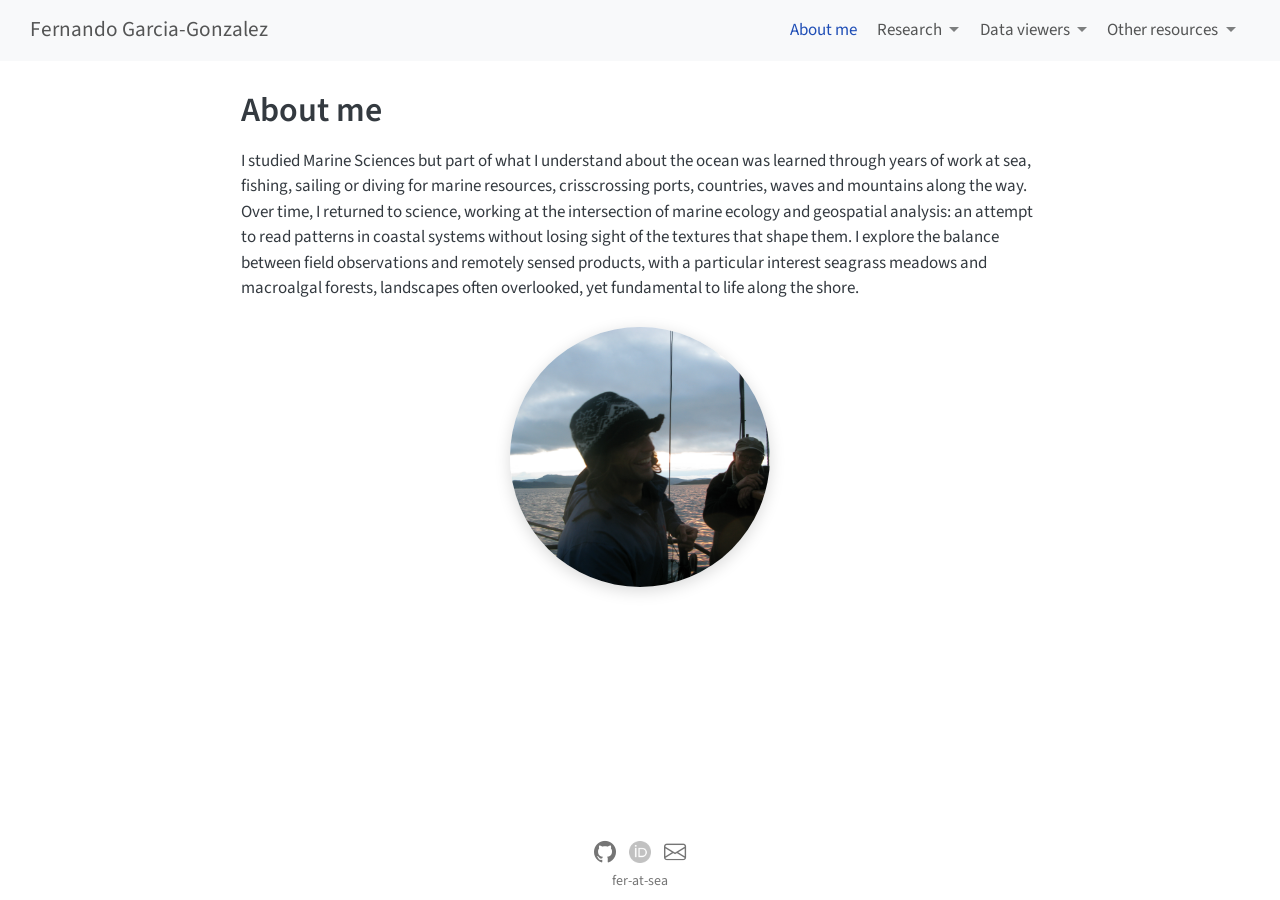
==== docs/about.html @ 112192c8 "kode an vet" ====
<!DOCTYPE html>
<html xmlns="http://www.w3.org/1999/xhtml" lang="en" xml:lang="en"><head>

<meta charset="utf-8">
<meta name="generator" content="quarto-1.8.26">

<meta name="viewport" content="width=device-width, initial-scale=1.0, user-scalable=yes">


<title>About me – Fernando Garcia-Gonzalez</title>
<style>
code{white-space: pre-wrap;}
span.smallcaps{font-variant: small-caps;}
div.columns{display: flex; gap: min(4vw, 1.5em);}
div.column{flex: auto; overflow-x: auto;}
div.hanging-indent{margin-left: 1.5em; text-indent: -1.5em;}
ul.task-list{list-style: none;}
ul.task-list li input[type="checkbox"] {
  width: 0.8em;
  margin: 0 0.8em 0.2em -1em; /* quarto-specific, see https://github.com/quarto-dev/quarto-cli/issues/4556 */ 
  vertical-align: middle;
}
</style>


<script src="site_libs/quarto-nav/quarto-nav.js"></script>
<script src="site_libs/quarto-nav/headroom.min.js"></script>
<script src="site_libs/clipboard/clipboard.min.js"></script>
<script src="site_libs/quarto-search/autocomplete.umd.js"></script>
<script src="site_libs/quarto-search/fuse.min.js"></script>
<script src="site_libs/quarto-search/quarto-search.js"></script>
<meta name="quarto:offset" content="./">
<script src="site_libs/quarto-html/quarto.js" type="module"></script>
<script src="site_libs/quarto-html/tabsets/tabsets.js" type="module"></script>
<script src="site_libs/quarto-html/axe/axe-check.js" type="module"></script>
<script src="site_libs/quarto-html/popper.min.js"></script>
<script src="site_libs/quarto-html/tippy.umd.min.js"></script>
<script src="site_libs/quarto-html/anchor.min.js"></script>
<link href="site_libs/quarto-html/tippy.css" rel="stylesheet">
<link href="site_libs/quarto-html/quarto-syntax-highlighting-587c61ba64f3a5504c4d52d930310e48.css" rel="stylesheet" id="quarto-text-highlighting-styles">
<script src="site_libs/bootstrap/bootstrap.min.js"></script>
<link href="site_libs/bootstrap/bootstrap-icons.css" rel="stylesheet">
<link href="site_libs/bootstrap/bootstrap-5b4ad623e5705c0698d39aec6f10cf02.min.css" rel="stylesheet" append-hash="true" id="quarto-bootstrap" data-mode="light">
<script id="quarto-search-options" type="application/json">{
  "location": "navbar",
  "copy-button": false,
  "collapse-after": 3,
  "panel-placement": "end",
  "type": "overlay",
  "limit": 50,
  "keyboard-shortcut": [
    "f",
    "/",
    "s"
  ],
  "show-item-context": false,
  "language": {
    "search-no-results-text": "No results",
    "search-matching-documents-text": "matching documents",
    "search-copy-link-title": "Copy link to search",
    "search-hide-matches-text": "Hide additional matches",
    "search-more-match-text": "more match in this document",
    "search-more-matches-text": "more matches in this document",
    "search-clear-button-title": "Clear",
    "search-text-placeholder": "",
    "search-detached-cancel-button-title": "Cancel",
    "search-submit-button-title": "Submit",
    "search-label": "Search"
  }
}</script>


<link rel="stylesheet" href="styles.css">
</head>

<body class="nav-fixed fullcontent quarto-light">

<div id="quarto-search-results"></div>
  <header id="quarto-header" class="headroom fixed-top">
    <nav class="navbar navbar-expand-lg " data-bs-theme="dark">
      <div class="navbar-container container-fluid">
      <div class="navbar-brand-container mx-auto">
    <a class="navbar-brand" href="./index.html">
    <span class="navbar-title">Fernando Garcia-Gonzalez</span>
    </a>
  </div>
            <div id="quarto-search" class="" title="Search"></div>
          <button class="navbar-toggler" type="button" data-bs-toggle="collapse" data-bs-target="#navbarCollapse" aria-controls="navbarCollapse" role="menu" aria-expanded="false" aria-label="Toggle navigation" onclick="if (window.quartoToggleHeadroom) { window.quartoToggleHeadroom(); }">
  <span class="navbar-toggler-icon"></span>
</button>
          <div class="collapse navbar-collapse" id="navbarCollapse">
            <ul class="navbar-nav navbar-nav-scroll ms-auto">
  <li class="nav-item">
    <a class="nav-link active" href="./about.html" aria-current="page"> 
<span class="menu-text">About me</span></a>
  </li>  
  <li class="nav-item dropdown ">
    <a class="nav-link dropdown-toggle" href="#" id="nav-menu-research" role="link" data-bs-toggle="dropdown" aria-expanded="false">
 <span class="menu-text">Research</span>
    </a>
    <ul class="dropdown-menu dropdown-menu-end" aria-labelledby="nav-menu-research">    
        <li>
    <a class="dropdown-item" href="./conferences.html">
 <span class="dropdown-text">Conferences</span></a>
  </li>  
        <li>
    <a class="dropdown-item" href="./publications.html">
 <span class="dropdown-text">Publications</span></a>
  </li>  
        <li>
    <a class="dropdown-item" href="https://fer-at-sea.github.io/phd_research_plan/">
 <span class="dropdown-text">PhD Plan</span></a>
  </li>  
    </ul>
  </li>
  <li class="nav-item dropdown ">
    <a class="nav-link dropdown-toggle" href="#" id="nav-menu-data-viewers" role="link" data-bs-toggle="dropdown" aria-expanded="false">
 <span class="menu-text">Data viewers</span>
    </a>
    <ul class="dropdown-menu dropdown-menu-end" aria-labelledby="nav-menu-data-viewers">    
        <li>
    <a class="dropdown-item" href="https://coastal-ai.github.io/GEAM_GEODATABASE/">
 <span class="dropdown-text">GEAM GEODABASE</span></a>
  </li>  
        <li>
    <a class="dropdown-item" href="https://coastal-ai.github.io/CoastalDroneMaps/">
 <span class="dropdown-text">CoastalDroneMaps</span></a>
  </li>  
        <li>
    <a class="dropdown-item" href="https://fer-at-sea.github.io/mataro_swipe_map/">
 <span class="dropdown-text">Mataro Swipe Map</span></a>
  </li>  
    </ul>
  </li>
  <li class="nav-item dropdown ">
    <a class="nav-link dropdown-toggle" href="#" id="nav-menu-other-resources" role="link" data-bs-toggle="dropdown" aria-expanded="false">
 <span class="menu-text">Other resources</span>
    </a>
    <ul class="dropdown-menu dropdown-menu-end" aria-labelledby="nav-menu-other-resources">    
        <li>
    <a class="dropdown-item" href="https://kodeanvet.wordpress.com/">
 <span class="dropdown-text">kodeanvet</span></a>
  </li>  
        <li>
    <a class="dropdown-item" href="https://www.comarcajoven.com/lava-de-fernando-garcia-gonzalez-relato-ganador-del-i-premio-de-relatos-ayuntamiento-de-villaviciosa/">
 <span class="dropdown-text">lava</span></a>
  </li>  
    </ul>
  </li>
</ul>
          </div> <!-- /navcollapse -->
            <div class="quarto-navbar-tools">
</div>
      </div> <!-- /container-fluid -->
    </nav>
</header>
<!-- content -->
<div id="quarto-content" class="quarto-container page-columns page-rows-contents page-layout-article page-navbar">
<!-- sidebar -->
<!-- margin-sidebar -->
    
<!-- main -->
<main class="content" id="quarto-document-content">

<header id="title-block-header" class="quarto-title-block default">
<div class="quarto-title">
<h1 class="title">About me</h1>
</div>



<div class="quarto-title-meta">

    
  
    
  </div>
  


</header>


<p>I studied Marine Sciences but part of what I understand about the ocean was learned through years of work at sea, fishing, sailing or diving for marine resources, crisscrossing ports, countries, waves and mountains along the way. Over time, I returned to science, working at the intersection of marine ecology and geospatial analysis: an attempt to read patterns in coastal systems without losing sight of the textures that shape them. I explore the balance between field observations and remotely sensed products, with a particular interest seagrass meadows and macroalgal forests, landscapes often overlooked, yet fundamental to life along the shore.</p>
<p><img src="assets/norway.JPG" class="portrait img-fluid"></p>



</main> <!-- /main -->
<script>
(function () {
  const nameRegex = /(Fernando\s+Garc(?:i|\u00ED)a-?Gonz(?:a|\u00E1)lez|Garc(?:i|\u00ED)a-?Gonz(?:a|\u00E1)lez,\s*Fernando|F\.\s*Garc(?:i|\u00ED)a-?Gonz(?:a|\u00E1)lez|Garc(?:i|\u00ED)a-?Gonz(?:a|\u00E1)lez,\s*F\.)/g;

  function boldNameInCitations() {
    const targets = document.querySelectorAll(".csl-entry, .citation");
    targets.forEach((el) => {
      const html = el.innerHTML;
      const updated = html.replace(nameRegex, "<strong>$1</strong>");
      if (updated !== html) {
        el.innerHTML = updated;
      }
    });
  }

  if (document.readyState === "loading") {
    document.addEventListener("DOMContentLoaded", boldNameInCitations);
  } else {
    boldNameInCitations();
  }
})();
</script>
<script id="quarto-html-after-body" type="application/javascript">
  window.document.addEventListener("DOMContentLoaded", function (event) {
    const icon = "";
    const anchorJS = new window.AnchorJS();
    anchorJS.options = {
      placement: 'right',
      icon: icon
    };
    anchorJS.add('.anchored');
    const isCodeAnnotation = (el) => {
      for (const clz of el.classList) {
        if (clz.startsWith('code-annotation-')) {                     
          return true;
        }
      }
      return false;
    }
    const onCopySuccess = function(e) {
      // button target
      const button = e.trigger;
      // don't keep focus
      button.blur();
      // flash "checked"
      button.classList.add('code-copy-button-checked');
      var currentTitle = button.getAttribute("title");
      button.setAttribute("title", "Copied!");
      let tooltip;
      if (window.bootstrap) {
        button.setAttribute("data-bs-toggle", "tooltip");
        button.setAttribute("data-bs-placement", "left");
        button.setAttribute("data-bs-title", "Copied!");
        tooltip = new bootstrap.Tooltip(button, 
          { trigger: "manual", 
            customClass: "code-copy-button-tooltip",
            offset: [0, -8]});
        tooltip.show();    
      }
      setTimeout(function() {
        if (tooltip) {
          tooltip.hide();
          button.removeAttribute("data-bs-title");
          button.removeAttribute("data-bs-toggle");
          button.removeAttribute("data-bs-placement");
        }
        button.setAttribute("title", currentTitle);
        button.classList.remove('code-copy-button-checked');
      }, 1000);
      // clear code selection
      e.clearSelection();
    }
    const getTextToCopy = function(trigger) {
      const outerScaffold = trigger.parentElement.cloneNode(true);
      const codeEl = outerScaffold.querySelector('code');
      for (const childEl of codeEl.children) {
        if (isCodeAnnotation(childEl)) {
          childEl.remove();
        }
      }
      return codeEl.innerText;
    }
    const clipboard = new window.ClipboardJS('.code-copy-button:not([data-in-quarto-modal])', {
      text: getTextToCopy
    });
    clipboard.on('success', onCopySuccess);
    if (window.document.getElementById('quarto-embedded-source-code-modal')) {
      const clipboardModal = new window.ClipboardJS('.code-copy-button[data-in-quarto-modal]', {
        text: getTextToCopy,
        container: window.document.getElementById('quarto-embedded-source-code-modal')
      });
      clipboardModal.on('success', onCopySuccess);
    }
      var localhostRegex = new RegExp(/^(?:http|https):\/\/localhost\:?[0-9]*\//);
      var mailtoRegex = new RegExp(/^mailto:/);
        var filterRegex = new RegExp('/' + window.location.host + '/');
      var isInternal = (href) => {
          return filterRegex.test(href) || localhostRegex.test(href) || mailtoRegex.test(href);
      }
      // Inspect non-navigation links and adorn them if external
     var links = window.document.querySelectorAll('a[href]:not(.nav-link):not(.navbar-brand):not(.toc-action):not(.sidebar-link):not(.sidebar-item-toggle):not(.pagination-link):not(.no-external):not([aria-hidden]):not(.dropdown-item):not(.quarto-navigation-tool):not(.about-link)');
      for (var i=0; i<links.length; i++) {
        const link = links[i];
        if (!isInternal(link.href)) {
          // undo the damage that might have been done by quarto-nav.js in the case of
          // links that we want to consider external
          if (link.dataset.originalHref !== undefined) {
            link.href = link.dataset.originalHref;
          }
        }
      }
    function tippyHover(el, contentFn, onTriggerFn, onUntriggerFn) {
      const config = {
        allowHTML: true,
        maxWidth: 500,
        delay: 100,
        arrow: false,
        appendTo: function(el) {
            return el.parentElement;
        },
        interactive: true,
        interactiveBorder: 10,
        theme: 'quarto',
        placement: 'bottom-start',
      };
      if (contentFn) {
        config.content = contentFn;
      }
      if (onTriggerFn) {
        config.onTrigger = onTriggerFn;
      }
      if (onUntriggerFn) {
        config.onUntrigger = onUntriggerFn;
      }
      window.tippy(el, config); 
    }
    const noterefs = window.document.querySelectorAll('a[role="doc-noteref"]');
    for (var i=0; i<noterefs.length; i++) {
      const ref = noterefs[i];
      tippyHover(ref, function() {
        // use id or data attribute instead here
        let href = ref.getAttribute('data-footnote-href') || ref.getAttribute('href');
        try { href = new URL(href).hash; } catch {}
        const id = href.replace(/^#\/?/, "");
        const note = window.document.getElementById(id);
        if (note) {
          return note.innerHTML;
        } else {
          return "";
        }
      });
    }
    const xrefs = window.document.querySelectorAll('a.quarto-xref');
    const processXRef = (id, note) => {
      // Strip column container classes
      const stripColumnClz = (el) => {
        el.classList.remove("page-full", "page-columns");
        if (el.children) {
          for (const child of el.children) {
            stripColumnClz(child);
          }
        }
      }
      stripColumnClz(note)
      if (id === null || id.startsWith('sec-')) {
        // Special case sections, only their first couple elements
        const container = document.createElement("div");
        if (note.children && note.children.length > 2) {
          container.appendChild(note.children[0].cloneNode(true));
          for (let i = 1; i < note.children.length; i++) {
            const child = note.children[i];
            if (child.tagName === "P" && child.innerText === "") {
              continue;
            } else {
              container.appendChild(child.cloneNode(true));
              break;
            }
          }
          if (window.Quarto?.typesetMath) {
            window.Quarto.typesetMath(container);
          }
          return container.innerHTML
        } else {
          if (window.Quarto?.typesetMath) {
            window.Quarto.typesetMath(note);
          }
          return note.innerHTML;
        }
      } else {
        // Remove any anchor links if they are present
        const anchorLink = note.querySelector('a.anchorjs-link');
        if (anchorLink) {
          anchorLink.remove();
        }
        if (window.Quarto?.typesetMath) {
          window.Quarto.typesetMath(note);
        }
        if (note.classList.contains("callout")) {
          return note.outerHTML;
        } else {
          return note.innerHTML;
        }
      }
    }
    for (var i=0; i<xrefs.length; i++) {
      const xref = xrefs[i];
      tippyHover(xref, undefined, function(instance) {
        instance.disable();
        let url = xref.getAttribute('href');
        let hash = undefined; 
        if (url.startsWith('#')) {
          hash = url;
        } else {
          try { hash = new URL(url).hash; } catch {}
        }
        if (hash) {
          const id = hash.replace(/^#\/?/, "");
          const note = window.document.getElementById(id);
          if (note !== null) {
            try {
              const html = processXRef(id, note.cloneNode(true));
              instance.setContent(html);
            } finally {
              instance.enable();
              instance.show();
            }
          } else {
            // See if we can fetch this
            fetch(url.split('#')[0])
            .then(res => res.text())
            .then(html => {
              const parser = new DOMParser();
              const htmlDoc = parser.parseFromString(html, "text/html");
              const note = htmlDoc.getElementById(id);
              if (note !== null) {
                const html = processXRef(id, note);
                instance.setContent(html);
              } 
            }).finally(() => {
              instance.enable();
              instance.show();
            });
          }
        } else {
          // See if we can fetch a full url (with no hash to target)
          // This is a special case and we should probably do some content thinning / targeting
          fetch(url)
          .then(res => res.text())
          .then(html => {
            const parser = new DOMParser();
            const htmlDoc = parser.parseFromString(html, "text/html");
            const note = htmlDoc.querySelector('main.content');
            if (note !== null) {
              // This should only happen for chapter cross references
              // (since there is no id in the URL)
              // remove the first header
              if (note.children.length > 0 && note.children[0].tagName === "HEADER") {
                note.children[0].remove();
              }
              const html = processXRef(null, note);
              instance.setContent(html);
            } 
          }).finally(() => {
            instance.enable();
            instance.show();
          });
        }
      }, function(instance) {
      });
    }
        let selectedAnnoteEl;
        const selectorForAnnotation = ( cell, annotation) => {
          let cellAttr = 'data-code-cell="' + cell + '"';
          let lineAttr = 'data-code-annotation="' +  annotation + '"';
          const selector = 'span[' + cellAttr + '][' + lineAttr + ']';
          return selector;
        }
        const selectCodeLines = (annoteEl) => {
          const doc = window.document;
          const targetCell = annoteEl.getAttribute("data-target-cell");
          const targetAnnotation = annoteEl.getAttribute("data-target-annotation");
          const annoteSpan = window.document.querySelector(selectorForAnnotation(targetCell, targetAnnotation));
          const lines = annoteSpan.getAttribute("data-code-lines").split(",");
          const lineIds = lines.map((line) => {
            return targetCell + "-" + line;
          })
          let top = null;
          let height = null;
          let parent = null;
          if (lineIds.length > 0) {
              //compute the position of the single el (top and bottom and make a div)
              const el = window.document.getElementById(lineIds[0]);
              top = el.offsetTop;
              height = el.offsetHeight;
              parent = el.parentElement.parentElement;
            if (lineIds.length > 1) {
              const lastEl = window.document.getElementById(lineIds[lineIds.length - 1]);
              const bottom = lastEl.offsetTop + lastEl.offsetHeight;
              height = bottom - top;
            }
            if (top !== null && height !== null && parent !== null) {
              // cook up a div (if necessary) and position it 
              let div = window.document.getElementById("code-annotation-line-highlight");
              if (div === null) {
                div = window.document.createElement("div");
                div.setAttribute("id", "code-annotation-line-highlight");
                div.style.position = 'absolute';
                parent.appendChild(div);
              }
              div.style.top = top - 2 + "px";
              div.style.height = height + 4 + "px";
              div.style.left = 0;
              let gutterDiv = window.document.getElementById("code-annotation-line-highlight-gutter");
              if (gutterDiv === null) {
                gutterDiv = window.document.createElement("div");
                gutterDiv.setAttribute("id", "code-annotation-line-highlight-gutter");
                gutterDiv.style.position = 'absolute';
                const codeCell = window.document.getElementById(targetCell);
                const gutter = codeCell.querySelector('.code-annotation-gutter');
                gutter.appendChild(gutterDiv);
              }
              gutterDiv.style.top = top - 2 + "px";
              gutterDiv.style.height = height + 4 + "px";
            }
            selectedAnnoteEl = annoteEl;
          }
        };
        const unselectCodeLines = () => {
          const elementsIds = ["code-annotation-line-highlight", "code-annotation-line-highlight-gutter"];
          elementsIds.forEach((elId) => {
            const div = window.document.getElementById(elId);
            if (div) {
              div.remove();
            }
          });
          selectedAnnoteEl = undefined;
        };
          // Handle positioning of the toggle
      window.addEventListener(
        "resize",
        throttle(() => {
          elRect = undefined;
          if (selectedAnnoteEl) {
            selectCodeLines(selectedAnnoteEl);
          }
        }, 10)
      );
      function throttle(fn, ms) {
      let throttle = false;
      let timer;
        return (...args) => {
          if(!throttle) { // first call gets through
              fn.apply(this, args);
              throttle = true;
          } else { // all the others get throttled
              if(timer) clearTimeout(timer); // cancel #2
              timer = setTimeout(() => {
                fn.apply(this, args);
                timer = throttle = false;
              }, ms);
          }
        };
      }
        // Attach click handler to the DT
        const annoteDls = window.document.querySelectorAll('dt[data-target-cell]');
        for (const annoteDlNode of annoteDls) {
          annoteDlNode.addEventListener('click', (event) => {
            const clickedEl = event.target;
            if (clickedEl !== selectedAnnoteEl) {
              unselectCodeLines();
              const activeEl = window.document.querySelector('dt[data-target-cell].code-annotation-active');
              if (activeEl) {
                activeEl.classList.remove('code-annotation-active');
              }
              selectCodeLines(clickedEl);
              clickedEl.classList.add('code-annotation-active');
            } else {
              // Unselect the line
              unselectCodeLines();
              clickedEl.classList.remove('code-annotation-active');
            }
          });
        }
    const findCites = (el) => {
      const parentEl = el.parentElement;
      if (parentEl) {
        const cites = parentEl.dataset.cites;
        if (cites) {
          return {
            el,
            cites: cites.split(' ')
          };
        } else {
          return findCites(el.parentElement)
        }
      } else {
        return undefined;
      }
    };
    var bibliorefs = window.document.querySelectorAll('a[role="doc-biblioref"]');
    for (var i=0; i<bibliorefs.length; i++) {
      const ref = bibliorefs[i];
      const citeInfo = findCites(ref);
      if (citeInfo) {
        tippyHover(citeInfo.el, function() {
          var popup = window.document.createElement('div');
          citeInfo.cites.forEach(function(cite) {
            var citeDiv = window.document.createElement('div');
            citeDiv.classList.add('hanging-indent');
            citeDiv.classList.add('csl-entry');
            var biblioDiv = window.document.getElementById('ref-' + cite);
            if (biblioDiv) {
              citeDiv.innerHTML = biblioDiv.innerHTML;
            }
            popup.appendChild(citeDiv);
          });
          return popup.innerHTML;
        });
      }
    }
  });
  </script>
</div> <!-- /content -->
<footer class="footer">
  <div class="nav-footer">
    <div class="nav-footer-left">
      &nbsp;
    </div>   
    <div class="nav-footer-center">
<p><a href="https://github.com/fer-at-sea" target="_blank" rel="noopener" title="GitHub"><i class="bi bi-github" style="font-size:1.3rem;"></i></a>   <a href="https://orcid.org/0000-0003-4042-6789" target="_blank" rel="noopener" title="ORCID"><img src="./assets/ORCID.png" alt="ORCID" style="height:1.3rem;vertical-align:-0.15em;"></a>   <a href="mailto:f.garcia@ieo.csic.es" title="Email"><i class="bi bi-envelope" style="font-size:1.3rem;"></i></a> <br>fer-at-sea</p>
</div>
    <div class="nav-footer-right">
      &nbsp;
    </div>
  </div>
</footer>




</body></html>
---- docs/site_libs/quarto-html/tippy.css ----
.tippy-box[data-animation=fade][data-state=hidden]{opacity:0}[data-tippy-root]{max-width:calc(100vw - 10px)}.tippy-box{position:relative;background-color:#333;color:#fff;border-radius:4px;font-size:14px;line-height:1.4;white-space:normal;outline:0;transition-property:transform,visibility,opacity}.tippy-box[data-placement^=top]>.tippy-arrow{bottom:0}.tippy-box[data-placement^=top]>.tippy-arrow:before{bottom:-7px;left:0;border-width:8px 8px 0;border-top-color:initial;transform-origin:center top}.tippy-box[data-placement^=bottom]>.tippy-arrow{top:0}.tippy-box[data-placement^=bottom]>.tippy-arrow:before{top:-7px;left:0;border-width:0 8px 8px;border-bottom-color:initial;transform-origin:center bottom}.tippy-box[data-placement^=left]>.tippy-arrow{right:0}.tippy-box[data-placement^=left]>.tippy-arrow:before{border-width:8px 0 8px 8px;border-left-color:initial;right:-7px;transform-origin:center left}.tippy-box[data-placement^=right]>.tippy-arrow{left:0}.tippy-box[data-placement^=right]>.tippy-arrow:before{left:-7px;border-width:8px 8px 8px 0;border-right-color:initial;transform-origin:center right}.tippy-box[data-inertia][data-state=visible]{transition-timing-function:cubic-bezier(.54,1.5,.38,1.11)}.tippy-arrow{width:16px;height:16px;color:#333}.tippy-arrow:before{content:"";position:absolute;border-color:transparent;border-style:solid}.tippy-content{position:relative;padding:5px 9px;z-index:1}
---- docs/site_libs/quarto-html/quarto-syntax-highlighting-587c61ba64f3a5504c4d52d930310e48.css ----
/* quarto syntax highlight colors */
:root {
  --quarto-hl-ot-color: #003B4F;
  --quarto-hl-at-color: #657422;
  --quarto-hl-ss-color: #20794D;
  --quarto-hl-an-color: #5E5E5E;
  --quarto-hl-fu-color: #4758AB;
  --quarto-hl-st-color: #20794D;
  --quarto-hl-cf-color: #003B4F;
  --quarto-hl-op-color: #5E5E5E;
  --quarto-hl-er-color: #AD0000;
  --quarto-hl-bn-color: #AD0000;
  --quarto-hl-al-color: #AD0000;
  --quarto-hl-va-color: #111111;
  --quarto-hl-bu-color: inherit;
  --quarto-hl-ex-color: inherit;
  --quarto-hl-pp-color: #AD0000;
  --quarto-hl-in-color: #5E5E5E;
  --quarto-hl-vs-color: #20794D;
  --quarto-hl-wa-color: #5E5E5E;
  --quarto-hl-do-color: #5E5E5E;
  --quarto-hl-im-color: #00769E;
  --quarto-hl-ch-color: #20794D;
  --quarto-hl-dt-color: #AD0000;
  --quarto-hl-fl-color: #AD0000;
  --quarto-hl-co-color: #5E5E5E;
  --quarto-hl-cv-color: #5E5E5E;
  --quarto-hl-cn-color: #8f5902;
  --quarto-hl-sc-color: #5E5E5E;
  --quarto-hl-dv-color: #AD0000;
  --quarto-hl-kw-color: #003B4F;
}

/* other quarto variables */
:root {
  --quarto-font-monospace: SFMono-Regular, Menlo, Monaco, Consolas, "Liberation Mono", "Courier New", monospace;
}

/* syntax highlight based on Pandoc's rules */
pre > code.sourceCode > span {
  color: #003B4F;
}

code.sourceCode > span {
  color: #003B4F;
}

div.sourceCode,
div.sourceCode pre.sourceCode {
  color: #003B4F;
}

/* Normal */
code span {
  color: #003B4F;
}

/* Alert */
code span.al {
  color: #AD0000;
  font-style: inherit;
}

/* Annotation */
code span.an {
  color: #5E5E5E;
  font-style: inherit;
}

/* Attribute */
code span.at {
  color: #657422;
  font-style: inherit;
}

/* BaseN */
code span.bn {
  color: #AD0000;
  font-style: inherit;
}

/* BuiltIn */
code span.bu {
  font-style: inherit;
}

/* ControlFlow */
code span.cf {
  color: #003B4F;
  font-weight: bold;
  font-style: inherit;
}

/* Char */
code span.ch {
  color: #20794D;
  font-style: inherit;
}

/* Constant */
code span.cn {
  color: #8f5902;
  font-style: inherit;
}

/* Comment */
code span.co {
  color: #5E5E5E;
  font-style: inherit;
}

/* CommentVar */
code span.cv {
  color: #5E5E5E;
  font-style: italic;
}

/* Documentation */
code span.do {
  color: #5E5E5E;
  font-style: italic;
}

/* DataType */
code span.dt {
  color: #AD0000;
  font-style: inherit;
}

/* DecVal */
code span.dv {
  color: #AD0000;
  font-style: inherit;
}

/* Error */
code span.er {
  color: #AD0000;
  font-style: inherit;
}

/* Extension */
code span.ex {
  font-style: inherit;
}

/* Float */
code span.fl {
  color: #AD0000;
  font-style: inherit;
}

/* Function */
code span.fu {
  color: #4758AB;
  font-style: inherit;
}

/* Import */
code span.im {
  color: #00769E;
  font-style: inherit;
}

/* Information */
code span.in {
  color: #5E5E5E;
  font-style: inherit;
}

/* Keyword */
code span.kw {
  color: #003B4F;
  font-weight: bold;
  font-style: inherit;
}

/* Operator */
code span.op {
  color: #5E5E5E;
  font-style: inherit;
}

/* Other */
code span.ot {
  color: #003B4F;
  font-style: inherit;
}

/* Preprocessor */
code span.pp {
  color: #AD0000;
  font-style: inherit;
}

/* SpecialChar */
code span.sc {
  color: #5E5E5E;
  font-style: inherit;
}

/* SpecialString */
code span.ss {
  color: #20794D;
  font-style: inherit;
}

/* String */
code span.st {
  color: #20794D;
  font-style: inherit;
}

/* Variable */
code span.va {
  color: #111111;
  font-style: inherit;
}

/* VerbatimString */
code span.vs {
  color: #20794D;
  font-style: inherit;
}

/* Warning */
code span.wa {
  color: #5E5E5E;
  font-style: italic;
}

.prevent-inlining {
  content: "</";
}

/*# sourceMappingURL=2dce1cc6c82594539e1579de68416b47.css.map */
---- docs/styles.css ----
/* css styles */

.portrait {
  border-radius: 50%;
  object-fit: cover;
  width: 260px;
  height: 260px;
  display: block;
  margin: 1.5rem auto;
  box-shadow: 0 4px 16px rgba(0,0,0,0.15);
}
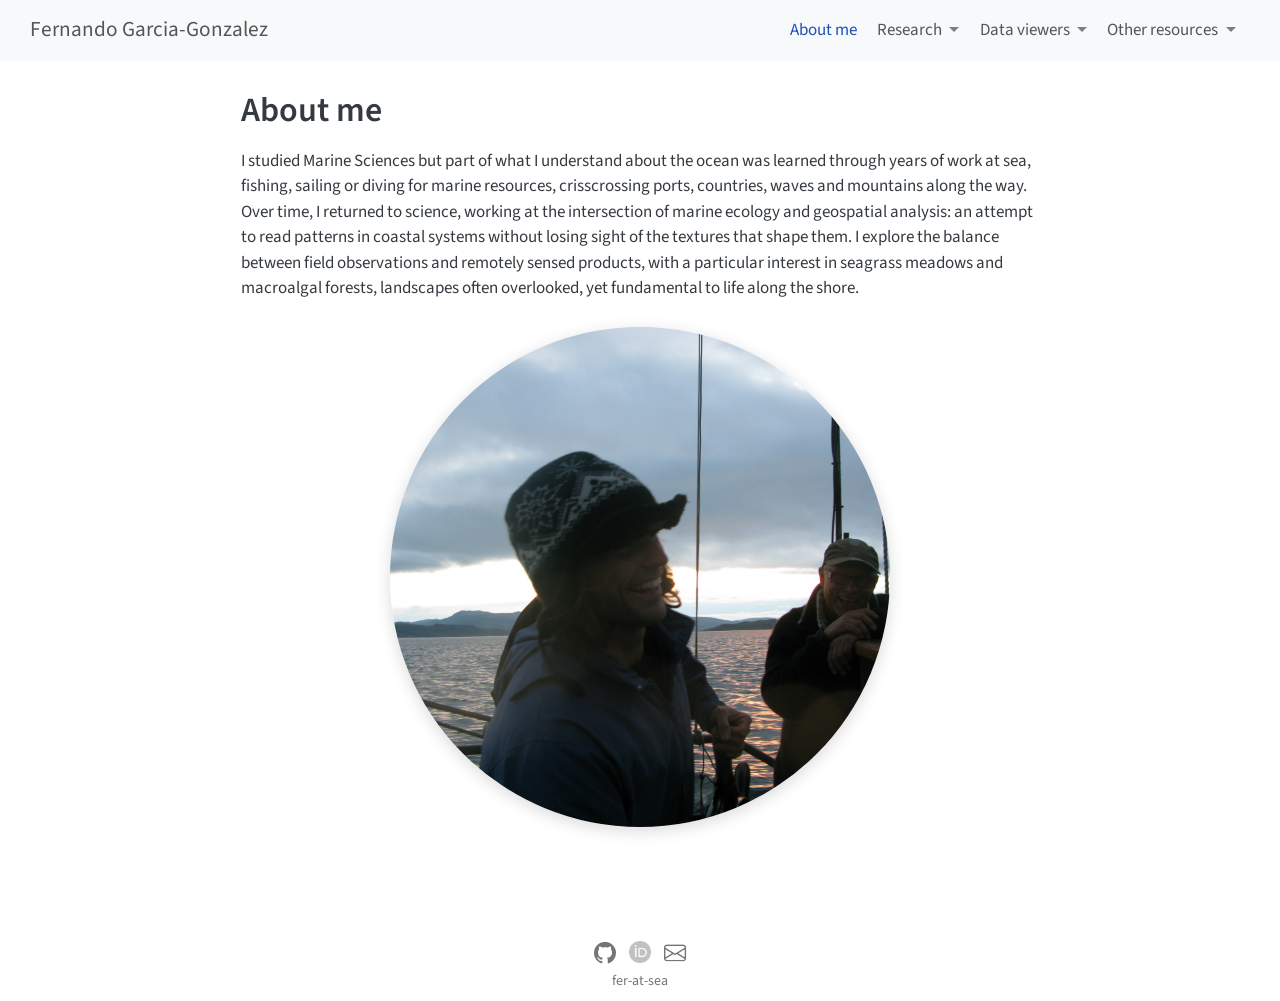
==== commit 0fe0a1db: "portrait" ====
--- a/docs/about.html
+++ b/docs/about.html
@@ -181,7 +181,7 @@
 </header>
 
 
-<p>I studied Marine Sciences but part of what I understand about the ocean was learned through years of work at sea, fishing, sailing or diving for marine resources, crisscrossing ports, countries, waves and mountains along the way. Over time, I returned to science, working at the intersection of marine ecology and geospatial analysis: an attempt to read patterns in coastal systems without losing sight of the textures that shape them. I explore the balance between field observations and remotely sensed products, with a particular interest seagrass meadows and macroalgal forests, landscapes often overlooked, yet fundamental to life along the shore.</p>
+<p>I studied Marine Sciences but part of what I understand about the ocean was learned through years of work at sea, fishing, sailing or diving for marine resources, crisscrossing ports, countries, waves and mountains along the way. Over time, I returned to science, working at the intersection of marine ecology and geospatial analysis: an attempt to read patterns in coastal systems without losing sight of the textures that shape them. I explore the balance between field observations and remotely sensed products, with a particular interest in seagrass meadows and macroalgal forests, landscapes often overlooked, yet fundamental to life along the shore.</p>
 <p><img src="assets/norway.JPG" class="portrait img-fluid"></p>
 
 
--- a/docs/styles.css
+++ b/docs/styles.css
@@ -3,8 +3,9 @@
 .portrait {
   border-radius: 50%;
   object-fit: cover;
-  width: 260px;
-  height: 260px;
+  width: min(500px, 85vw);
+  height: min(500px, 85vw);
+  max-width: 100%;
   display: block;
   margin: 1.5rem auto;
   box-shadow: 0 4px 16px rgba(0,0,0,0.15);
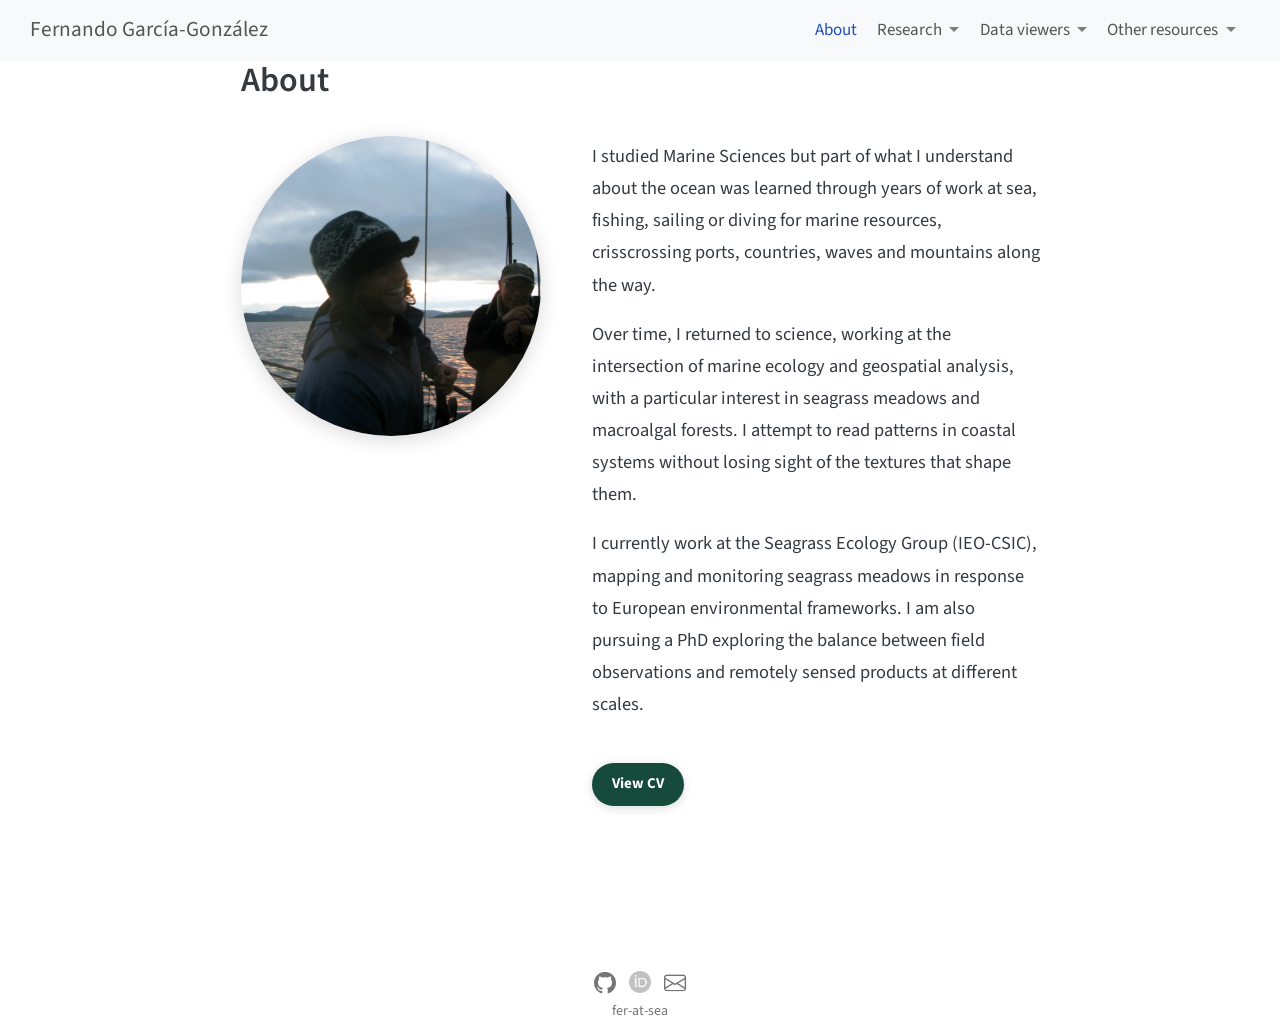
==== commit 47312827: "Refactor navigation and content structure; update CV and search data - Simplified navigation by remo" ====
--- a/docs/about.html
+++ b/docs/about.html
@@ -7,7 +7,7 @@
 <meta name="viewport" content="width=device-width, initial-scale=1.0, user-scalable=yes">
 
 
-<title>About me – Fernando Garcia-Gonzalez</title>
+<title>About – Fernando García-González</title>
 <style>
 code{white-space: pre-wrap;}
 span.smallcaps{font-variant: small-caps;}
@@ -81,7 +81,7 @@
       <div class="navbar-container container-fluid">
       <div class="navbar-brand-container mx-auto">
     <a class="navbar-brand" href="./index.html">
-    <span class="navbar-title">Fernando Garcia-Gonzalez</span>
+    <span class="navbar-title">Fernando García-González</span>
     </a>
   </div>
             <div id="quarto-search" class="" title="Search"></div>
@@ -92,7 +92,7 @@
             <ul class="navbar-nav navbar-nav-scroll ms-auto">
   <li class="nav-item">
     <a class="nav-link active" href="./about.html" aria-current="page"> 
-<span class="menu-text">About me</span></a>
+<span class="menu-text">About</span></a>
   </li>  
   <li class="nav-item dropdown ">
     <a class="nav-link dropdown-toggle" href="#" id="nav-menu-research" role="link" data-bs-toggle="dropdown" aria-expanded="false">
@@ -100,12 +100,8 @@
     </a>
     <ul class="dropdown-menu dropdown-menu-end" aria-labelledby="nav-menu-research">    
         <li>
-    <a class="dropdown-item" href="./conferences.html">
- <span class="dropdown-text">Conferences</span></a>
-  </li>  
-        <li>
-    <a class="dropdown-item" href="./publications.html">
- <span class="dropdown-text">Publications</span></a>
+    <a class="dropdown-item" href="./contributions.html">
+ <span class="dropdown-text">Contributions</span></a>
   </li>  
         <li>
     <a class="dropdown-item" href="https://fer-at-sea.github.io/phd_research_plan/">
@@ -164,7 +160,7 @@
 
 <header id="title-block-header" class="quarto-title-block default">
 <div class="quarto-title">
-<h1 class="title">About me</h1>
+<h1 class="title">About</h1>
 </div>
 
 
@@ -181,8 +177,17 @@
 </header>
 
 
-<p>I studied Marine Sciences but part of what I understand about the ocean was learned through years of work at sea, fishing, sailing or diving for marine resources, crisscrossing ports, countries, waves and mountains along the way. Over time, I returned to science, working at the intersection of marine ecology and geospatial analysis: an attempt to read patterns in coastal systems without losing sight of the textures that shape them. I explore the balance between field observations and remotely sensed products, with a particular interest in seagrass meadows and macroalgal forests, landscapes often overlooked, yet fundamental to life along the shore.</p>
-<p><img src="assets/norway.JPG" class="portrait img-fluid"></p>
+<div class="about-layout">
+<div class="about-photo-wrap">
+<p><img src="assets/norway.JPG" class="about-photo" alt="Fernando García-González"></p>
+</div>
+<div class="about-text">
+<p>I studied Marine Sciences but part of what I understand about the ocean was learned through years of work at sea, fishing, sailing or diving for marine resources, crisscrossing ports, countries, waves and mountains along the way.</p>
+<p>Over time, I returned to science, working at the intersection of marine ecology and geospatial analysis, with a particular interest in seagrass meadows and macroalgal forests. I attempt to read patterns in coastal systems without losing sight of the textures that shape them.</p>
+<p>I currently work at the Seagrass Ecology Group (IEO-CSIC), mapping and monitoring seagrass meadows in response to European environmental frameworks. I am also pursuing a PhD exploring the balance between field observations and remotely sensed products at different scales.</p>
+<p><a href="cv.html" class="cv-badge">View CV</a></p>
+</div>
+</div>
 
 
 
--- a/docs/styles.css
+++ b/docs/styles.css
@@ -1,4 +1,65 @@
 /* css styles */
+
+/* ── About page 2-col layout ── */
+.about-layout {
+  display: flex;
+  gap: 3rem;
+  align-items: flex-start;
+  margin: 2rem 0;
+}
+
+.about-photo-wrap {
+  position: relative;
+  flex: 0 0 auto;
+  width: min(300px, 40vw);
+}
+
+.about-photo {
+  width: 100%;
+  border-radius: 50%;
+  object-fit: cover;
+  aspect-ratio: 1 / 1;
+  display: block;
+  box-shadow: 0 4px 20px rgba(0,0,0,0.15);
+}
+
+.cv-badge {
+  display: inline-block;
+  margin-top: 1.5rem;
+  padding: 0.5rem 1.2rem;
+  border-radius: 999px;
+  background: #164a3a;
+  color: #fff;
+  font-size: 0.88rem;
+  font-weight: 700;
+  text-decoration: none;
+  box-shadow: 0 2px 10px rgba(0,0,0,0.15);
+}
+
+.cv-badge:hover,
+.cv-badge:focus {
+  background: #0d3228;
+  color: #fff;
+}
+
+.about-text {
+  flex: 1 1 0;
+  padding-top: 0.25rem;
+  padding-bottom: 1.5rem;
+  font-size: 1.08rem;
+  line-height: 1.75;
+}
+
+@media (max-width: 640px) {
+  .about-layout {
+    flex-direction: column;
+  }
+  .about-photo-wrap {
+    width: 100%;
+    max-width: 320px;
+    margin: 0 auto 2rem;
+  }
+}
 
 .portrait {
   border-radius: 50%;
@@ -11,5 +72,144 @@
   box-shadow: 0 4px 16px rgba(0,0,0,0.15);
 }
 
-
-
+.update-card {
+  margin: 2rem auto;
+  padding: 1.5rem;
+  max-width: 760px;
+  border: 1px solid rgba(22, 74, 58, 0.15);
+  border-radius: 18px;
+  background:
+    linear-gradient(135deg, rgba(209, 228, 221, 0.95), rgba(245, 241, 230, 0.96));
+  box-shadow: 0 18px 40px rgba(22, 74, 58, 0.12);
+}
+
+.updates-section-title {
+  max-width: 760px;
+  margin: 2.2rem auto 0.9rem;
+  padding: 0 0.2rem;
+  color: #164a3a;
+  font-size: 1.15rem;
+  font-weight: 900;
+  letter-spacing: 0.06em;
+  text-transform: uppercase;
+  text-align: center;
+}
+
+.intro-lead {
+  max-width: 760px;
+  margin: 1.25rem auto 0;
+  text-align: center;
+}
+
+.update-card__eyebrow {
+  display: inline-block;
+  margin-bottom: 0.8rem;
+  padding: 0.35rem 0.7rem;
+  border-radius: 999px;
+  background: rgba(255, 255, 255, 0.72);
+  color: #164a3a;
+  font-size: 0.78rem;
+  font-weight: 700;
+  letter-spacing: 0.08em;
+  text-transform: uppercase;
+}
+
+.update-card h2 {
+  margin-bottom: 0.7rem;
+  color: #14352b;
+}
+
+.update-card__meta {
+  margin-bottom: 0.9rem;
+  color: #48665b;
+  font-size: 0.92rem;
+  font-weight: 600;
+}
+
+.update-card p {
+  max-width: 58ch;
+  margin-bottom: 1rem;
+  color: #23463c;
+}
+
+.update-card__link {
+  display: inline-block;
+  padding: 0.8rem 1.1rem;
+  border-radius: 999px;
+  background: #0a66c2;
+  color: #fff;
+  font-weight: 700;
+  text-decoration: none;
+}
+
+.update-card__link:hover,
+.update-card__link:focus {
+  color: #fff;
+  background: #084f98;
+}
+
+@media (max-width: 640px) {
+  .update-card {
+    padding: 1.15rem;
+    border-radius: 14px;
+  }
+}
+
+/* ── Hero section ── */
+
+/* Remove the gap Quarto adds above the first element */
+main.content {
+  padding-top: 0 !important;
+  margin-top: 0 !important;
+}
+
+.quarto-title-block {
+  margin: 0 !important;
+  padding: 0 !important;
+}
+
+.hero {
+  position: relative;
+  width: 100vw;
+  left: 50%;
+  right: 50%;
+  margin-left: -50vw;
+  margin-right: -50vw;
+  max-height: 85vh;
+  overflow: hidden;
+  margin-bottom: 2.5rem;
+}
+
+.hero video {
+  width: 100%;
+  max-height: 85vh;
+  object-fit: cover;
+  display: block;
+}
+
+.hero-overlay {
+  position: absolute;
+  inset: 0;
+  background: rgba(0, 0, 0, 0.35);
+}
+
+.hero-title {
+  position: absolute;
+  top: 50%;
+  left: 50%;
+  transform: translate(-50%, -50%);
+  margin: 0;
+  text-align: center;
+  color: #fff;
+  font-size: clamp(1.4rem, 3.5vw, 2.4rem);
+  font-weight: 700;
+  line-height: 1.25;
+  letter-spacing: 0.01em;
+  text-shadow: 0 2px 20px rgba(0, 0, 0, 0.7);
+  z-index: 1;
+  padding: 0 2rem;
+  white-space: nowrap;
+}
+
+
+
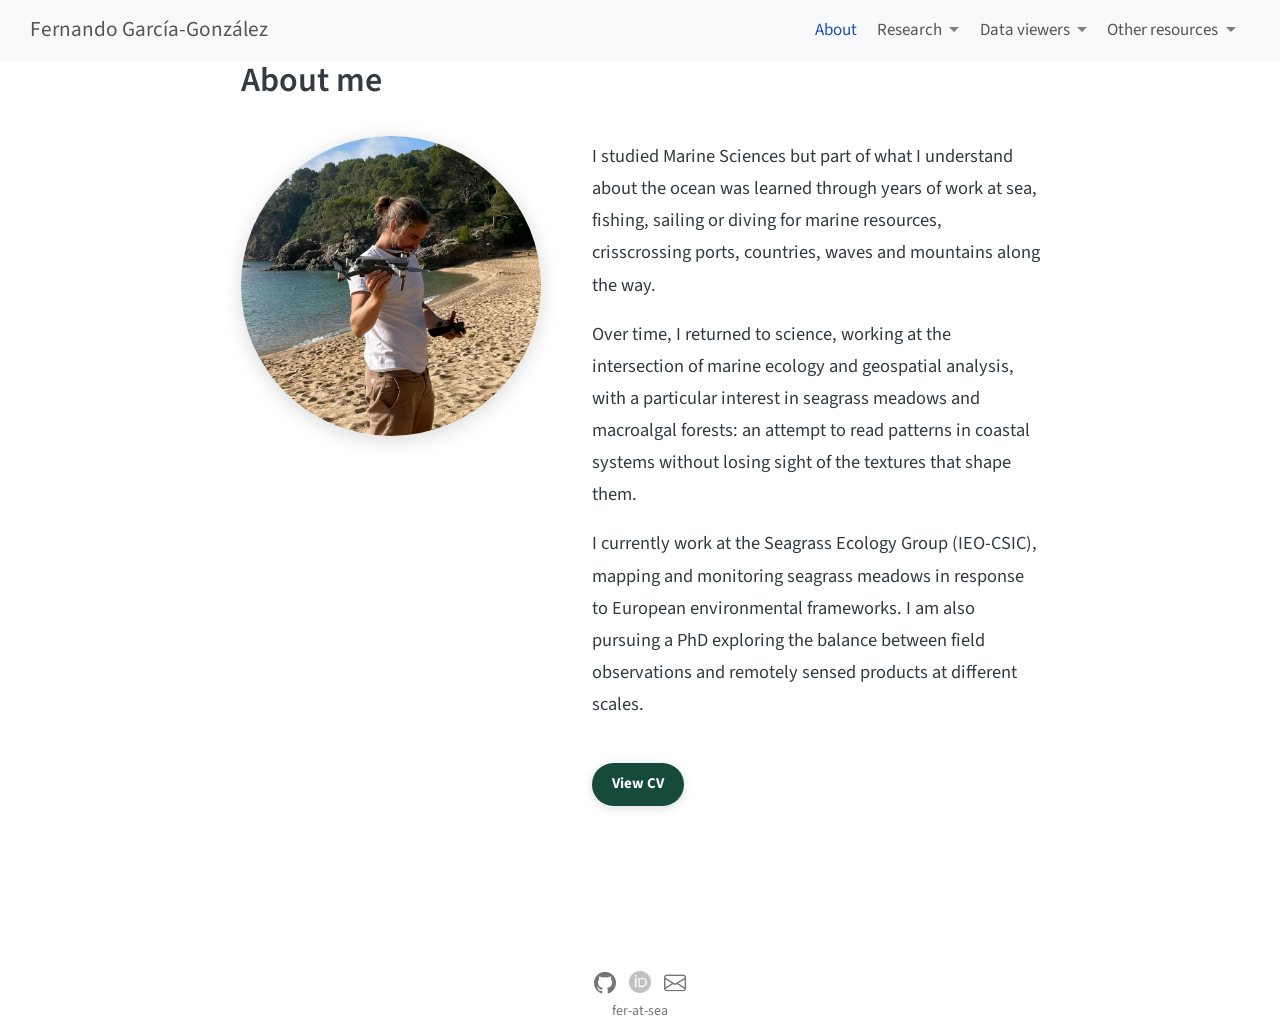
==== commit 8737f48d: "Update "About" section" ====
--- a/docs/about.html
+++ b/docs/about.html
@@ -7,7 +7,7 @@
 <meta name="viewport" content="width=device-width, initial-scale=1.0, user-scalable=yes">
 
 
-<title>About – Fernando García-González</title>
+<title>About me – Fernando García-González</title>
 <style>
 code{white-space: pre-wrap;}
 span.smallcaps{font-variant: small-caps;}
@@ -160,7 +160,7 @@
 
 <header id="title-block-header" class="quarto-title-block default">
 <div class="quarto-title">
-<h1 class="title">About</h1>
+<h1 class="title">About me</h1>
 </div>
 
 
@@ -179,11 +179,11 @@
 
 <div class="about-layout">
 <div class="about-photo-wrap">
-<p><img src="assets/norway.JPG" class="about-photo" alt="Fernando García-González"></p>
+<p><img src="assets/portrait.png" class="about-photo" alt="Fernando García-González"></p>
 </div>
 <div class="about-text">
 <p>I studied Marine Sciences but part of what I understand about the ocean was learned through years of work at sea, fishing, sailing or diving for marine resources, crisscrossing ports, countries, waves and mountains along the way.</p>
-<p>Over time, I returned to science, working at the intersection of marine ecology and geospatial analysis, with a particular interest in seagrass meadows and macroalgal forests. I attempt to read patterns in coastal systems without losing sight of the textures that shape them.</p>
+<p>Over time, I returned to science, working at the intersection of marine ecology and geospatial analysis, with a particular interest in seagrass meadows and macroalgal forests: an attempt to read patterns in coastal systems without losing sight of the textures that shape them.</p>
 <p>I currently work at the Seagrass Ecology Group (IEO-CSIC), mapping and monitoring seagrass meadows in response to European environmental frameworks. I am also pursuing a PhD exploring the balance between field observations and remotely sensed products at different scales.</p>
 <p><a href="cv.html" class="cv-badge">View CV</a></p>
 </div>
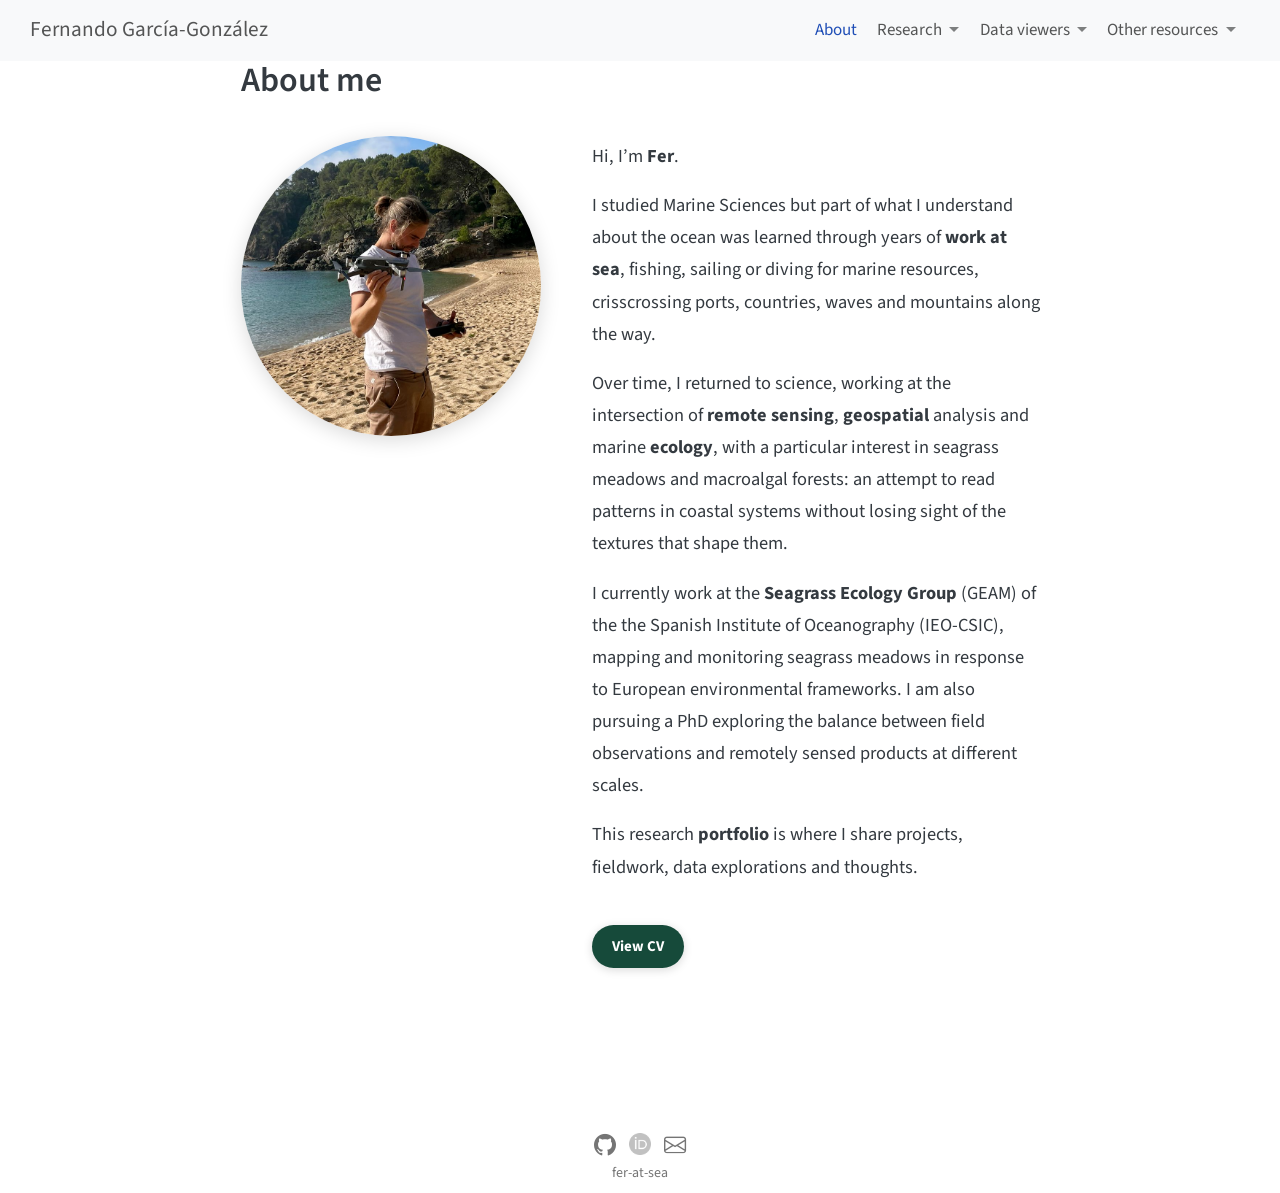
==== commit 694d5e7c: "Revise "About" section for clarity and detail; update search data and remove unused styles" ====
--- a/docs/about.html
+++ b/docs/about.html
@@ -182,9 +182,11 @@
 <p><img src="assets/portrait.png" class="about-photo" alt="Fernando García-González"></p>
 </div>
 <div class="about-text">
-<p>I studied Marine Sciences but part of what I understand about the ocean was learned through years of work at sea, fishing, sailing or diving for marine resources, crisscrossing ports, countries, waves and mountains along the way.</p>
-<p>Over time, I returned to science, working at the intersection of marine ecology and geospatial analysis, with a particular interest in seagrass meadows and macroalgal forests: an attempt to read patterns in coastal systems without losing sight of the textures that shape them.</p>
-<p>I currently work at the Seagrass Ecology Group (IEO-CSIC), mapping and monitoring seagrass meadows in response to European environmental frameworks. I am also pursuing a PhD exploring the balance between field observations and remotely sensed products at different scales.</p>
+<p>Hi, I’m <strong>Fer</strong>.</p>
+<p>I studied Marine Sciences but part of what I understand about the ocean was learned through years of <strong>work at sea</strong>, fishing, sailing or diving for marine resources, crisscrossing ports, countries, waves and mountains along the way.</p>
+<p>Over time, I returned to science, working at the intersection of <strong>remote sensing</strong>, <strong>geospatial</strong> analysis and marine <strong>ecology</strong>, with a particular interest in seagrass meadows and macroalgal forests: an attempt to read patterns in coastal systems without losing sight of the textures that shape them.</p>
+<p>I currently work at the <strong>Seagrass Ecology Group</strong> (GEAM) of the the Spanish Institute of Oceanography (IEO-CSIC), mapping and monitoring seagrass meadows in response to European environmental frameworks. I am also pursuing a PhD exploring the balance between field observations and remotely sensed products at different scales.</p>
+<p>This research <strong>portfolio</strong> is where I share projects, fieldwork, data explorations and thoughts.</p>
 <p><a href="cv.html" class="cv-badge">View CV</a></p>
 </div>
 </div>
--- a/docs/styles.css
+++ b/docs/styles.css
@@ -9,7 +9,6 @@
 }
 
 .about-photo-wrap {
-  position: relative;
   flex: 0 0 auto;
   width: min(300px, 40vw);
 }
@@ -61,17 +60,6 @@
   }
 }
 
-.portrait {
-  border-radius: 50%;
-  object-fit: cover;
-  width: min(500px, 85vw);
-  height: min(500px, 85vw);
-  max-width: 100%;
-  display: block;
-  margin: 1.5rem auto;
-  box-shadow: 0 4px 16px rgba(0,0,0,0.15);
-}
-
 .update-card {
   margin: 2rem auto;
   padding: 1.5rem;
@@ -93,25 +81,6 @@
   letter-spacing: 0.06em;
   text-transform: uppercase;
   text-align: center;
-}
-
-.intro-lead {
-  max-width: 760px;
-  margin: 1.25rem auto 0;
-  text-align: center;
-}
-
-.update-card__eyebrow {
-  display: inline-block;
-  margin-bottom: 0.8rem;
-  padding: 0.35rem 0.7rem;
-  border-radius: 999px;
-  background: rgba(255, 255, 255, 0.72);
-  color: #164a3a;
-  font-size: 0.78rem;
-  font-weight: 700;
-  letter-spacing: 0.08em;
-  text-transform: uppercase;
 }
 
 .update-card h2 {
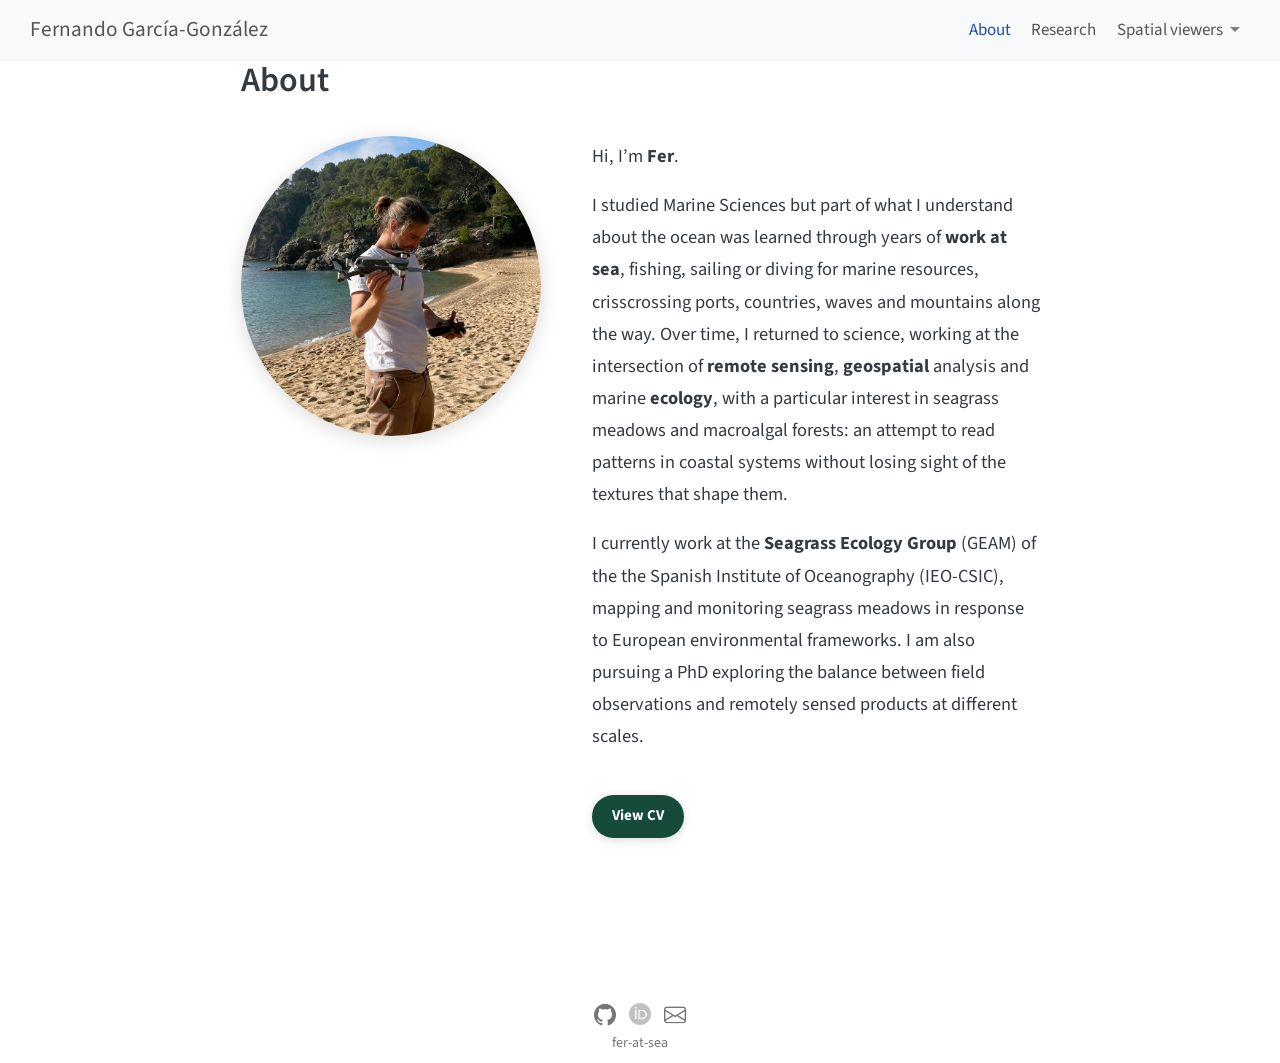
==== commit 2d469a16: "Refactor search functionality and improve UI elements - Removed the existing JavaScript search imple" ====
--- a/docs/about.html
+++ b/docs/about.html
@@ -7,7 +7,7 @@
 <meta name="viewport" content="width=device-width, initial-scale=1.0, user-scalable=yes">
 
 
-<title>About me – Fernando García-González</title>
+<title>About – Fer</title>
 <style>
 code{white-space: pre-wrap;}
 span.smallcaps{font-variant: small-caps;}
@@ -26,10 +26,6 @@
 <script src="site_libs/quarto-nav/quarto-nav.js"></script>
 <script src="site_libs/quarto-nav/headroom.min.js"></script>
 <script src="site_libs/clipboard/clipboard.min.js"></script>
-<script src="site_libs/quarto-search/autocomplete.umd.js"></script>
-<script src="site_libs/quarto-search/fuse.min.js"></script>
-<script src="site_libs/quarto-search/quarto-search.js"></script>
-<meta name="quarto:offset" content="./">
 <script src="site_libs/quarto-html/quarto.js" type="module"></script>
 <script src="site_libs/quarto-html/tabsets/tabsets.js" type="module"></script>
 <script src="site_libs/quarto-html/axe/axe-check.js" type="module"></script>
@@ -42,18 +38,6 @@
 <link href="site_libs/bootstrap/bootstrap-icons.css" rel="stylesheet">
 <link href="site_libs/bootstrap/bootstrap-5b4ad623e5705c0698d39aec6f10cf02.min.css" rel="stylesheet" append-hash="true" id="quarto-bootstrap" data-mode="light">
 <script id="quarto-search-options" type="application/json">{
-  "location": "navbar",
-  "copy-button": false,
-  "collapse-after": 3,
-  "panel-placement": "end",
-  "type": "overlay",
-  "limit": 50,
-  "keyboard-shortcut": [
-    "f",
-    "/",
-    "s"
-  ],
-  "show-item-context": false,
   "language": {
     "search-no-results-text": "No results",
     "search-matching-documents-text": "matching documents",
@@ -84,7 +68,6 @@
     <span class="navbar-title">Fernando García-González</span>
     </a>
   </div>
-            <div id="quarto-search" class="" title="Search"></div>
           <button class="navbar-toggler" type="button" data-bs-toggle="collapse" data-bs-target="#navbarCollapse" aria-controls="navbarCollapse" role="menu" aria-expanded="false" aria-label="Toggle navigation" onclick="if (window.quartoToggleHeadroom) { window.quartoToggleHeadroom(); }">
   <span class="navbar-toggler-icon"></span>
 </button>
@@ -94,26 +77,15 @@
     <a class="nav-link active" href="./about.html" aria-current="page"> 
 <span class="menu-text">About</span></a>
   </li>  
+  <li class="nav-item">
+    <a class="nav-link" href="./contributions.html"> 
+<span class="menu-text">Research</span></a>
+  </li>  
   <li class="nav-item dropdown ">
-    <a class="nav-link dropdown-toggle" href="#" id="nav-menu-research" role="link" data-bs-toggle="dropdown" aria-expanded="false">
- <span class="menu-text">Research</span>
+    <a class="nav-link dropdown-toggle" href="#" id="nav-menu-spatial-viewers" role="link" data-bs-toggle="dropdown" aria-expanded="false">
+ <span class="menu-text">Spatial viewers</span>
     </a>
-    <ul class="dropdown-menu dropdown-menu-end" aria-labelledby="nav-menu-research">    
-        <li>
-    <a class="dropdown-item" href="./contributions.html">
- <span class="dropdown-text">Contributions</span></a>
-  </li>  
-        <li>
-    <a class="dropdown-item" href="https://fer-at-sea.github.io/phd_research_plan/">
- <span class="dropdown-text">PhD Plan</span></a>
-  </li>  
-    </ul>
-  </li>
-  <li class="nav-item dropdown ">
-    <a class="nav-link dropdown-toggle" href="#" id="nav-menu-data-viewers" role="link" data-bs-toggle="dropdown" aria-expanded="false">
- <span class="menu-text">Data viewers</span>
-    </a>
-    <ul class="dropdown-menu dropdown-menu-end" aria-labelledby="nav-menu-data-viewers">    
+    <ul class="dropdown-menu dropdown-menu-end" aria-labelledby="nav-menu-spatial-viewers">    
         <li>
     <a class="dropdown-item" href="https://coastal-ai.github.io/GEAM_GEODATABASE/">
  <span class="dropdown-text">GEAM GEODABASE</span></a>
@@ -125,21 +97,6 @@
         <li>
     <a class="dropdown-item" href="https://fer-at-sea.github.io/mataro_swipe_map/">
  <span class="dropdown-text">Mataro Swipe Map</span></a>
-  </li>  
-    </ul>
-  </li>
-  <li class="nav-item dropdown ">
-    <a class="nav-link dropdown-toggle" href="#" id="nav-menu-other-resources" role="link" data-bs-toggle="dropdown" aria-expanded="false">
- <span class="menu-text">Other resources</span>
-    </a>
-    <ul class="dropdown-menu dropdown-menu-end" aria-labelledby="nav-menu-other-resources">    
-        <li>
-    <a class="dropdown-item" href="https://kodeanvet.wordpress.com/">
- <span class="dropdown-text">kodeanvet</span></a>
-  </li>  
-        <li>
-    <a class="dropdown-item" href="https://www.comarcajoven.com/lava-de-fernando-garcia-gonzalez-relato-ganador-del-i-premio-de-relatos-ayuntamiento-de-villaviciosa/">
- <span class="dropdown-text">lava</span></a>
   </li>  
     </ul>
   </li>
@@ -160,7 +117,7 @@
 
 <header id="title-block-header" class="quarto-title-block default">
 <div class="quarto-title">
-<h1 class="title">About me</h1>
+<h1 class="title">About</h1>
 </div>
 
 
@@ -183,10 +140,8 @@
 </div>
 <div class="about-text">
 <p>Hi, I’m <strong>Fer</strong>.</p>
-<p>I studied Marine Sciences but part of what I understand about the ocean was learned through years of <strong>work at sea</strong>, fishing, sailing or diving for marine resources, crisscrossing ports, countries, waves and mountains along the way.</p>
-<p>Over time, I returned to science, working at the intersection of <strong>remote sensing</strong>, <strong>geospatial</strong> analysis and marine <strong>ecology</strong>, with a particular interest in seagrass meadows and macroalgal forests: an attempt to read patterns in coastal systems without losing sight of the textures that shape them.</p>
+<p>I studied Marine Sciences but part of what I understand about the ocean was learned through years of <strong>work at sea</strong>, fishing, sailing or diving for marine resources, crisscrossing ports, countries, waves and mountains along the way. Over time, I returned to science, working at the intersection of <strong>remote sensing</strong>, <strong>geospatial</strong> analysis and marine <strong>ecology</strong>, with a particular interest in seagrass meadows and macroalgal forests: an attempt to read patterns in coastal systems without losing sight of the textures that shape them.</p>
 <p>I currently work at the <strong>Seagrass Ecology Group</strong> (GEAM) of the the Spanish Institute of Oceanography (IEO-CSIC), mapping and monitoring seagrass meadows in response to European environmental frameworks. I am also pursuing a PhD exploring the balance between field observations and remotely sensed products at different scales.</p>
-<p>This research <strong>portfolio</strong> is where I share projects, fieldwork, data explorations and thoughts.</p>
 <p><a href="cv.html" class="cv-badge">View CV</a></p>
 </div>
 </div>
--- a/docs/styles.css
+++ b/docs/styles.css
@@ -162,23 +162,42 @@
   background: rgba(0, 0, 0, 0.35);
 }
 
-.hero-title {
+.hero-text {
   position: absolute;
   top: 50%;
   left: 50%;
   transform: translate(-50%, -50%);
   margin: 0;
   text-align: center;
+  z-index: 1;
+  padding: 0 2rem;
+}
+
+.hero-title {
+  margin: 0;
   color: #fff;
   font-size: clamp(1.4rem, 3.5vw, 2.4rem);
   font-weight: 700;
   line-height: 1.25;
   letter-spacing: 0.01em;
   text-shadow: 0 2px 20px rgba(0, 0, 0, 0.7);
-  z-index: 1;
-  padding: 0 2rem;
-  white-space: nowrap;
-}
-
-
-
+}
+
+.hero-subtitle {
+  margin: 0.5rem 0 0;
+  color: #fff;
+  font-size: clamp(1rem, 2.2vw, 1.4rem);
+  font-weight: 500;
+  line-height: 1.35;
+  letter-spacing: 0.01em;
+  text-shadow: 0 2px 14px rgba(0, 0, 0, 0.7);
+}
+
+.intro-line {
+  margin: 0 auto 1.6rem;
+  max-width: 150ch;
+  text-align: center;
+}
+
+
+
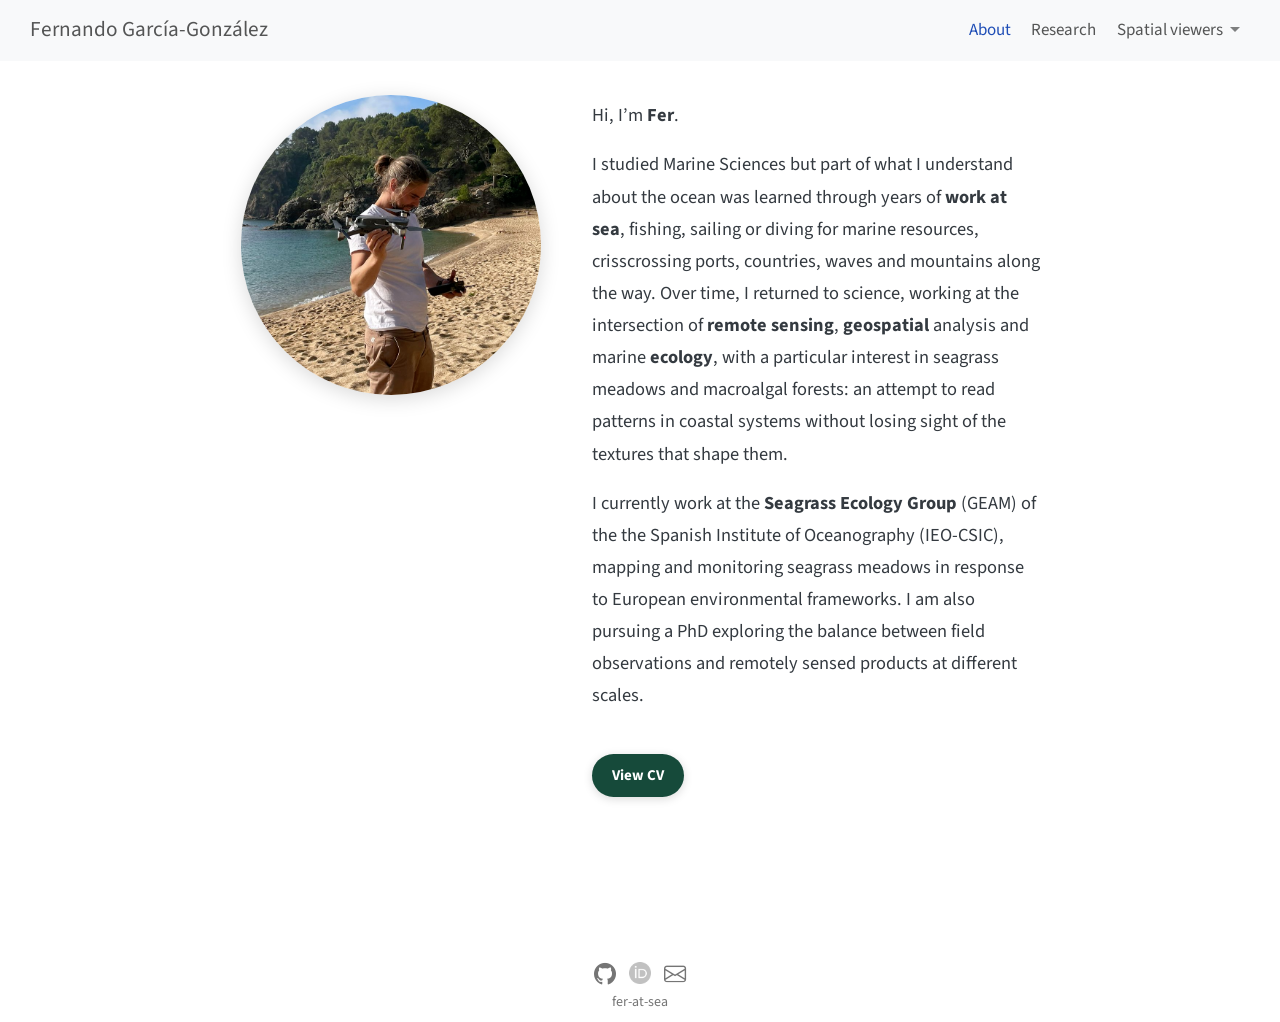
==== commit 7dfe5fc5: "Update title in "About" section and adjust search data for consistency" ====
--- a/docs/about.html
+++ b/docs/about.html
@@ -7,7 +7,7 @@
 <meta name="viewport" content="width=device-width, initial-scale=1.0, user-scalable=yes">
 
 
-<title>About – Fer</title>
+<title>about – Fer</title>
 <style>
 code{white-space: pre-wrap;}
 span.smallcaps{font-variant: small-caps;}
@@ -113,25 +113,9 @@
 <!-- margin-sidebar -->
     
 <!-- main -->
-<main class="content" id="quarto-document-content">
-
-<header id="title-block-header" class="quarto-title-block default">
-<div class="quarto-title">
-<h1 class="title">About</h1>
-</div>
-
-
-
-<div class="quarto-title-meta">
-
-    
-  
-    
-  </div>
-  
-
-
-</header>
+<main class="content" id="quarto-document-content"><header id="title-block-header" class="quarto-title-block"></header>
+
+
 
 
 <div class="about-layout">
